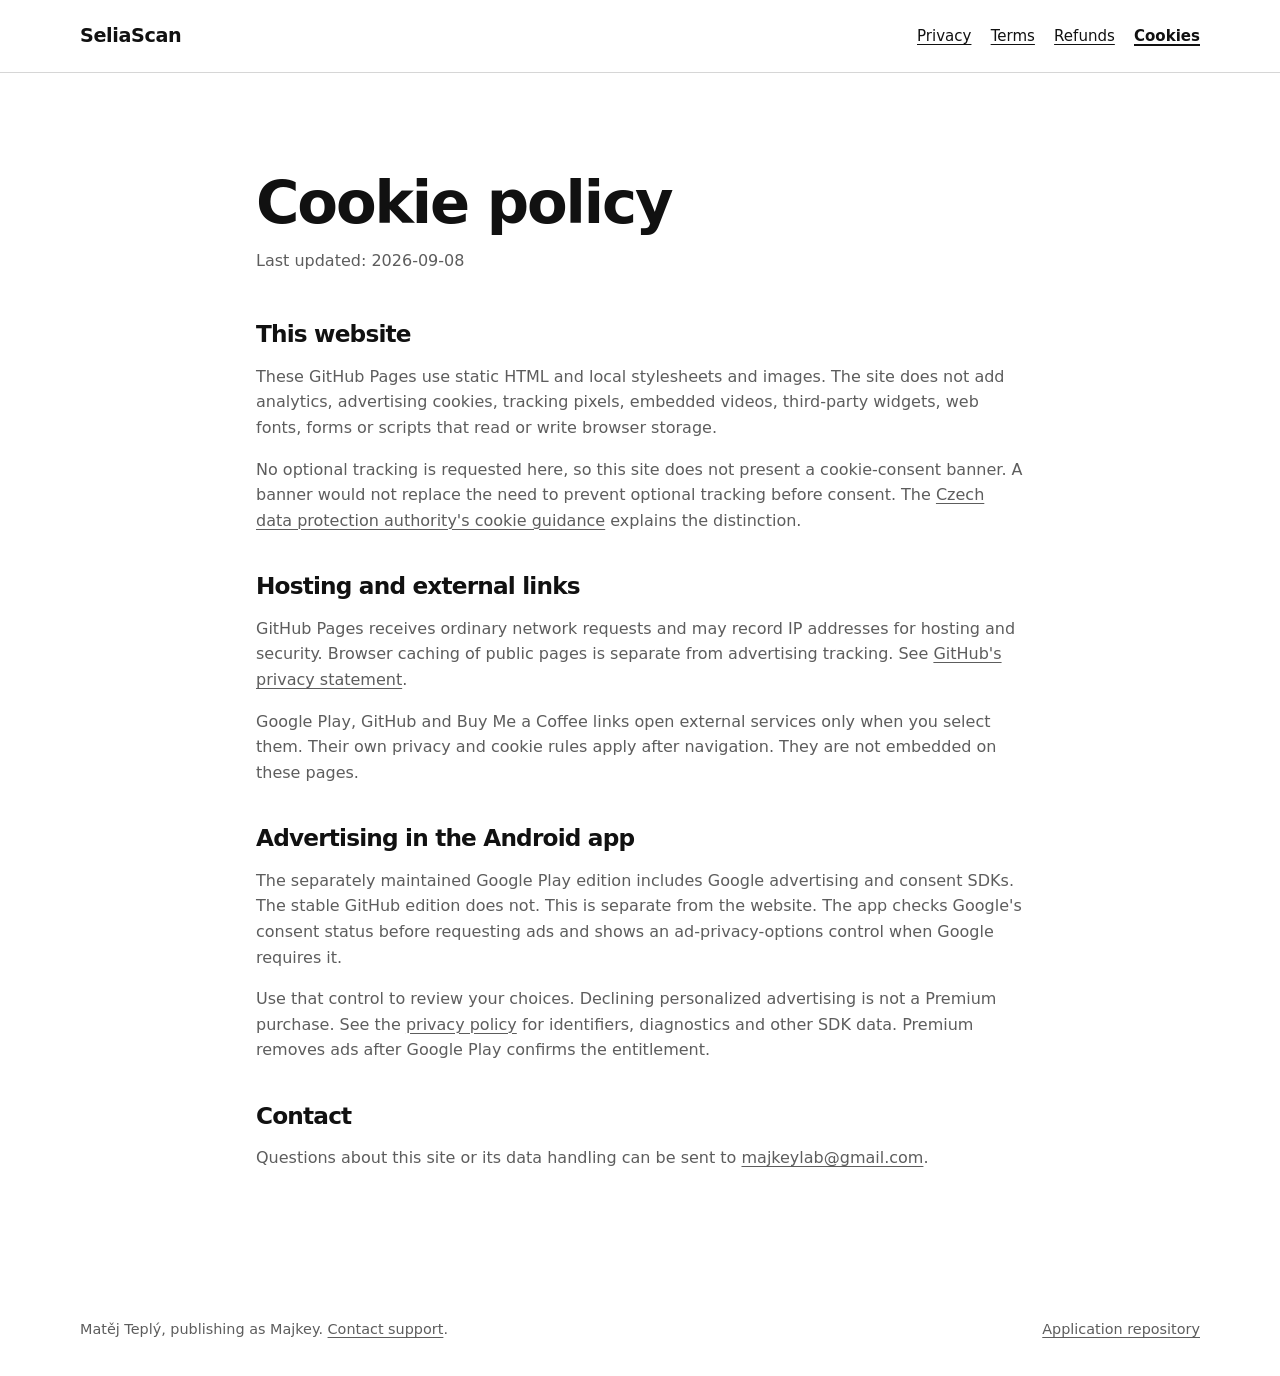
==== docs/cookies.html @ b7cc1048 "GregyScan 1.0.0" ====
<!doctype html>
<html lang="en">
<head>
  <meta charset="utf-8">
  <meta name="viewport" content="width=device-width, initial-scale=1">
  <meta name="description" content="Cookie policy for SeliaScan.">
  <title>Cookie policy | SeliaScan</title>
  <link rel="stylesheet" href="assets/site.css">
</head>
<body>
  <a class="skip-link" href="#main">Skip to content</a>
  <header class="site-header">
    <nav class="nav" aria-label="Primary navigation">
      <a class="brand" href="index.html">SeliaScan</a>
      <div class="nav-links">
        <a href="privacy.html">Privacy</a>
        <a href="terms.html">Terms</a>
        <a href="refunds.html">Refunds</a>
        <a href="cookies.html" aria-current="page">Cookies</a>
      </div>
    </nav>
  </header>
  <main id="main" class="policy" tabindex="-1">
    <h1>Cookie policy</h1>
    <p class="updated">Last updated: 2026-09-08</p>
    <h2>This website</h2>
    <p>These GitHub Pages use static HTML and local stylesheets and images. The site does not add analytics, advertising cookies, tracking pixels, embedded videos, third-party widgets, web fonts, forms or scripts that read or write browser storage.</p>
    <p>No optional tracking is requested here, so this site does not present a cookie-consent banner. A banner would not replace the need to prevent optional tracking before consent. The <a href="https://uoou.gov.cz/verejnost/qa-otazky-a-odpovedi/cookies">Czech data protection authority's cookie guidance</a> explains the distinction.</p>
    <h2>Hosting and external links</h2>
    <p>GitHub Pages receives ordinary network requests and may record IP addresses for hosting and security. Browser caching of public pages is separate from advertising tracking. See <a href="https://docs.github.com/en/site-policy/privacy-policies/github-general-privacy-statement">GitHub's privacy statement</a>.</p>
    <p>Google Play, GitHub and Buy Me a Coffee links open external services only when you select them. Their own privacy and cookie rules apply after navigation. They are not embedded on these pages.</p>
    <h2>Advertising in the Android app</h2>
    <p>The separately maintained Google Play edition includes Google advertising and consent SDKs. The stable GitHub edition does not. This is separate from the website. The app checks Google's consent status before requesting ads and shows an ad-privacy-options control when Google requires it.</p>
    <p>Use that control to review your choices. Declining personalized advertising is not a Premium purchase. See the <a href="privacy.html">privacy policy</a> for identifiers, diagnostics and other SDK data. Premium removes ads after Google Play confirms the entitlement.</p>
    <h2>Contact</h2>
    <p>Questions about this site or its data handling can be sent to <a href="mailto:majkeylab@gmail.com">majkeylab@gmail.com</a>.</p>
  </main>
  <footer class="site-footer">
    <div class="container footer-inner">
      <p>Matěj Teplý, publishing as Majkey. <a href="mailto:majkeylab@gmail.com">Contact support</a>.</p>
      <a href="https://github.com/Majkey25/ScanIt">Application repository</a>
    </div>
  </footer>
</body>
</html>
---- docs/assets/site.css ----
:root {
  color-scheme: light dark;
  --bg: #ffffff;
  --surface: #f5f5f5;
  --text: #111111;
  --muted: #5d5d5d;
  --line: #d6d6d6;
  --inverse: #ffffff;
  --inverse-bg: #111111;
  font-family: ui-sans-serif, system-ui, -apple-system, BlinkMacSystemFont, "Segoe UI", sans-serif;
  font-synthesis: none;
}

@media (prefers-color-scheme: dark) {
  :root {
    --bg: #0e0e0e;
    --surface: #181818;
    --text: #f4f4f4;
    --muted: #b5b5b5;
    --line: #3b3b3b;
    --inverse: #111111;
    --inverse-bg: #f4f4f4;
  }
}

* {
  box-sizing: border-box;
}

html {
  scroll-behavior: smooth;
}

body {
  margin: 0;
  background: var(--bg);
  color: var(--text);
  font-size: 1rem;
  line-height: 1.6;
}

a {
  color: inherit;
  text-decoration-thickness: 0.08em;
  text-underline-offset: 0.18em;
}

a:hover {
  text-decoration-thickness: 0.14em;
}

a:focus-visible,
summary:focus-visible {
  outline: 3px solid var(--text);
  outline-offset: 4px;
}

.skip-link {
  position: absolute;
  left: 1rem;
  top: -5rem;
  z-index: 10;
  padding: 0.7rem 1rem;
  background: var(--inverse-bg);
  color: var(--inverse);
}

.skip-link:focus {
  top: 1rem;
}

.site-header {
  border-bottom: 1px solid var(--line);
}

.nav,
.container {
  width: min(70rem, calc(100% - 2rem));
  margin-inline: auto;
}

.nav {
  min-height: 4.5rem;
  display: flex;
  align-items: center;
  justify-content: space-between;
  gap: 1.5rem;
}

.brand {
  font-size: 1.2rem;
  font-weight: 750;
  text-decoration: none;
  letter-spacing: -0.02em;
}

.nav-links {
  display: flex;
  flex-wrap: wrap;
  justify-content: flex-end;
  gap: 0.7rem 1.2rem;
  font-size: 0.94rem;
}

.nav-links a[aria-current="page"] {
  font-weight: 700;
  text-decoration-thickness: 0.14em;
}

.nav-links a,
.footer-links a {
  display: inline-flex;
  align-items: center;
  min-height: 44px;
}

main {
  min-height: 70vh;
}

.hero {
  padding-block: clamp(4.5rem, 10vw, 8rem);
  border-bottom: 1px solid var(--line);
}

.eyebrow {
  margin: 0 0 1rem;
  font-size: 0.84rem;
  font-weight: 750;
  letter-spacing: 0.12em;
  text-transform: uppercase;
}

h1,
h2,
h3 {
  line-height: 1.14;
  letter-spacing: -0.035em;
}

h1 {
  max-width: 12ch;
  margin: 0;
  font-size: clamp(3rem, 9vw, 6.8rem);
}

.hero-copy {
  max-width: 42rem;
  margin: 1.5rem 0 0;
  color: var(--muted);
  font-size: clamp(1.1rem, 2.1vw, 1.4rem);
}

.actions {
  display: flex;
  flex-wrap: wrap;
  gap: 0.8rem;
  margin-top: 2rem;
}

.button {
  display: inline-flex;
  min-height: 3rem;
  align-items: center;
  justify-content: center;
  padding: 0.7rem 1.15rem;
  border: 1px solid var(--text);
  border-radius: 999px;
  background: var(--inverse-bg);
  color: var(--inverse);
  font-weight: 700;
  text-decoration: none;
}

.button.secondary {
  background: transparent;
  color: var(--text);
}

.section {
  padding-block: clamp(3.5rem, 8vw, 6.5rem);
  border-bottom: 1px solid var(--line);
}

.section h2,
.policy h1 {
  max-width: 18ch;
  margin: 0 0 1.5rem;
  font-size: clamp(2rem, 5vw, 3.7rem);
}

.section-intro {
  max-width: 43rem;
  margin: -0.4rem 0 2rem;
  color: var(--muted);
  font-size: 1.08rem;
}

.grid {
  display: grid;
  grid-template-columns: repeat(3, minmax(0, 1fr));
  gap: 1rem;
}

.card {
  padding: 1.4rem;
  border: 1px solid var(--line);
  border-radius: 1rem;
  background: var(--surface);
}

.card h3 {
  margin: 0 0 0.55rem;
  font-size: 1.18rem;
}

.card p {
  margin: 0;
  color: var(--muted);
}

.steps {
  padding: 0;
  list-style: none;
  counter-reset: steps;
}

.steps li {
  counter-increment: steps;
  display: grid;
  grid-template-columns: 3rem 1fr;
  gap: 1rem;
  padding-block: 1.15rem;
  border-top: 1px solid var(--line);
}

.steps li::before {
  content: "0" counter(steps);
  color: var(--muted);
  font-variant-numeric: tabular-nums;
}

.steps strong {
  display: block;
  margin-bottom: 0.25rem;
}

.steps p {
  margin: 0;
  color: var(--muted);
}

details {
  border-top: 1px solid var(--line);
}

details:last-child {
  border-bottom: 1px solid var(--line);
}

summary {
  cursor: pointer;
  padding: 1.1rem 0;
  font-weight: 700;
}

details p {
  max-width: 48rem;
  margin: 0 0 1.3rem;
  color: var(--muted);
}

.support-row {
  display: grid;
  grid-template-columns: 1fr auto;
  gap: 2rem;
  align-items: end;
}

.tip {
  text-align: center;
  color: var(--muted);
  font-size: 0.85rem;
}

.tip img {
  display: block;
  width: 104px;
  height: 104px;
  margin: 0 auto 0.55rem;
  border-radius: 0.55rem;
}

.policy {
  overflow-wrap: anywhere;
  width: min(48rem, calc(100% - 2rem));
  margin-inline: auto;
  padding-block: clamp(3.5rem, 8vw, 6rem);
}

.policy .updated {
  margin: -0.8rem 0 3rem;
  color: var(--muted);
}

.policy h2 {
  margin: 2.5rem 0 0.65rem;
  font-size: 1.45rem;
}

.policy h3 {
  margin: 1.7rem 0 0.5rem;
  font-size: 1.08rem;
}

.policy p,
.policy li {
  color: var(--muted);
}

.policy strong {
  color: var(--text);
}

.notice {
  padding: 1rem 1.2rem;
  border-left: 4px solid var(--text);
  background: var(--surface);
}

.site-footer {
  padding-block: 2.2rem;
}

.footer-inner {
  display: flex;
  flex-wrap: wrap;
  justify-content: space-between;
  gap: 1rem;
  color: var(--muted);
  font-size: 0.9rem;
}

.footer-inner p {
  margin: 0;
}

.footer-links {
  display: flex;
  flex-wrap: wrap;
  gap: 1rem;
}

@media (max-width: 760px) {
  .nav {
    align-items: flex-start;
    flex-direction: column;
    padding-block: 1rem;
  }

  .nav-links {
    justify-content: flex-start;
  }

  .grid {
    grid-template-columns: 1fr;
  }

  .support-row {
    grid-template-columns: 1fr;
    align-items: start;
  }

  .tip {
    width: max-content;
    max-width: 100%;
    text-align: left;
  }

  .tip img {
    margin-left: 0;
  }
}

@media (prefers-reduced-motion: reduce) {
  html {
    scroll-behavior: auto;
  }
}
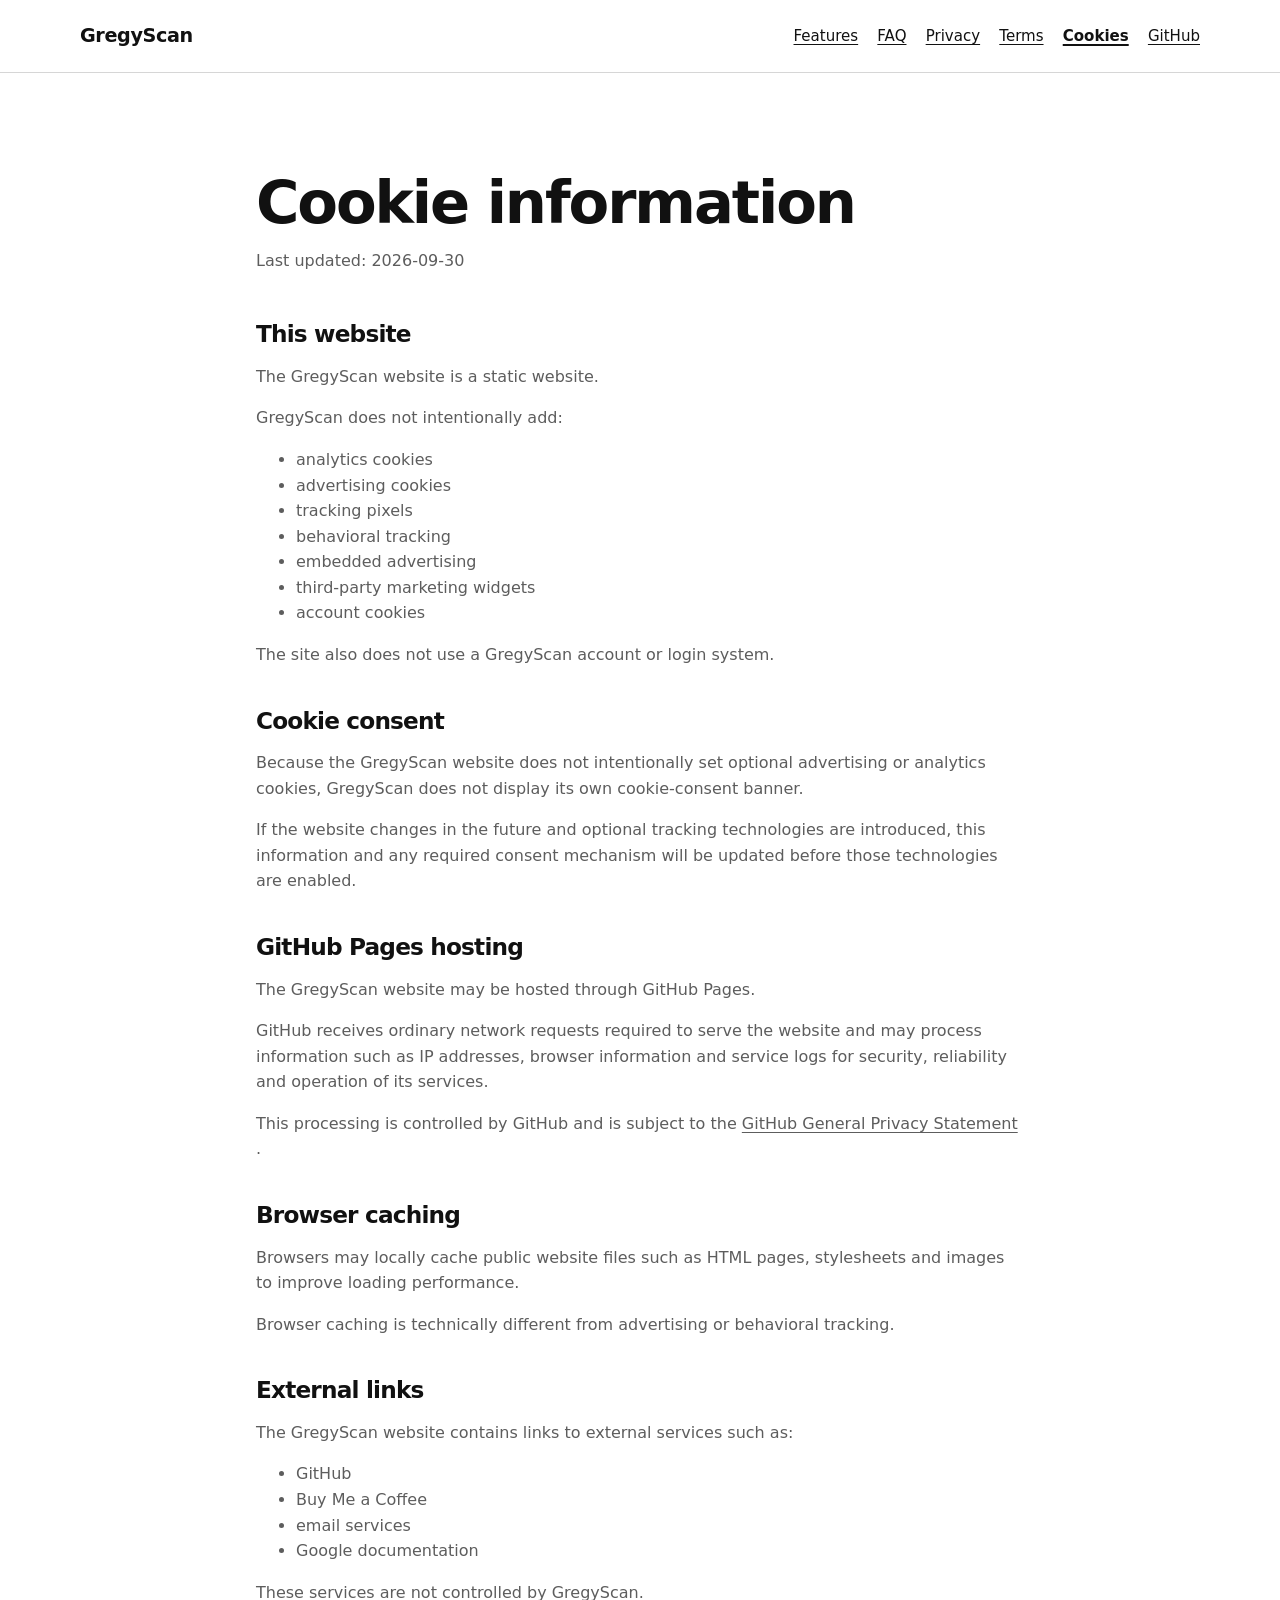
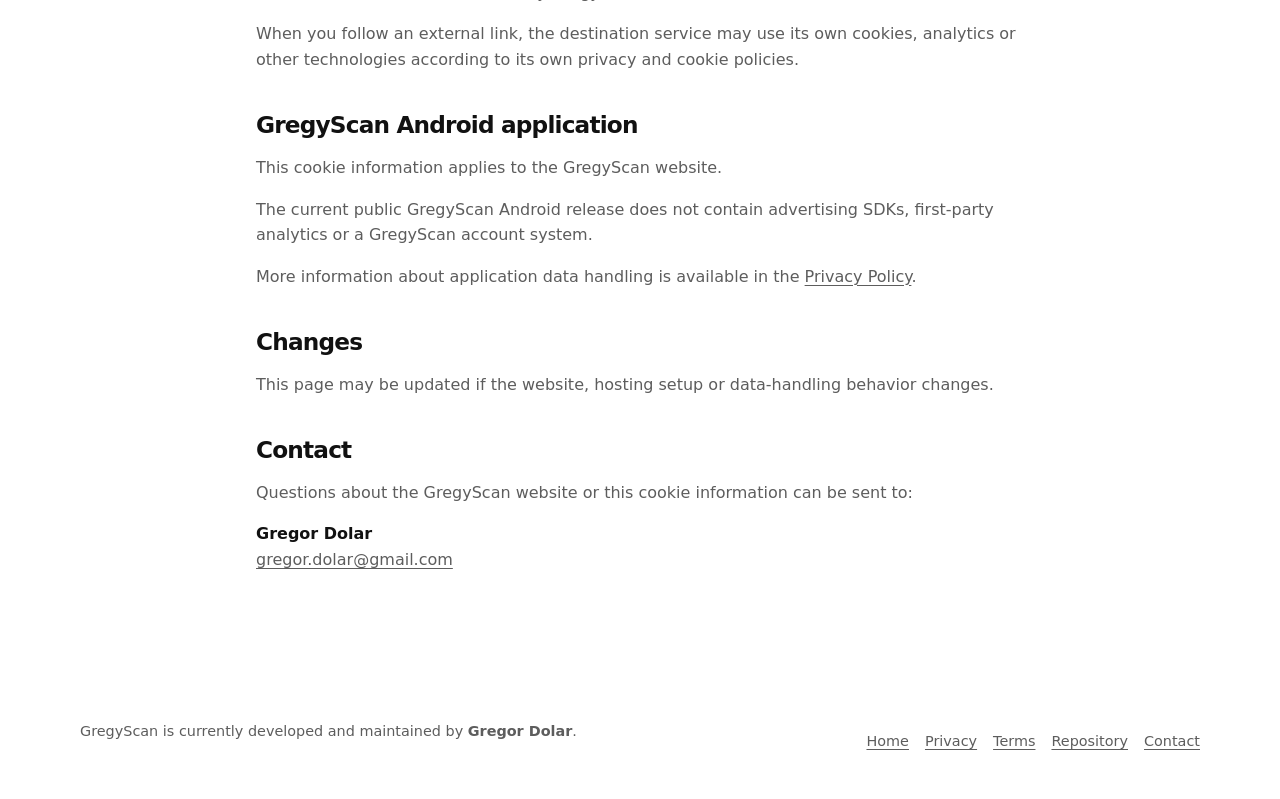
==== commit 0c32d21b: "Update cookies.html Update GregyScan cookie information" ====
--- a/docs/cookies.html
+++ b/docs/cookies.html
@@ -3,43 +3,184 @@
 <head>
   <meta charset="utf-8">
   <meta name="viewport" content="width=device-width, initial-scale=1">
-  <meta name="description" content="Cookie policy for SeliaScan.">
-  <title>Cookie policy | SeliaScan</title>
+  <meta name="description" content="Cookie information for the GregyScan website.">
+  <title>Cookie information — GregyScan</title>
   <link rel="stylesheet" href="assets/site.css">
 </head>
+
 <body>
   <a class="skip-link" href="#main">Skip to content</a>
+
   <header class="site-header">
     <nav class="nav" aria-label="Primary navigation">
-      <a class="brand" href="index.html">SeliaScan</a>
+      <a class="brand" href="index.html">GregyScan</a>
+
       <div class="nav-links">
+        <a href="index.html#features">Features</a>
+        <a href="index.html#faq">FAQ</a>
         <a href="privacy.html">Privacy</a>
         <a href="terms.html">Terms</a>
-        <a href="refunds.html">Refunds</a>
         <a href="cookies.html" aria-current="page">Cookies</a>
+        <a href="https://github.com/GregorDolar/GregyScan">GitHub</a>
       </div>
     </nav>
   </header>
+
   <main id="main" class="policy" tabindex="-1">
-    <h1>Cookie policy</h1>
-    <p class="updated">Last updated: 2026-09-08</p>
+
+    <h1>Cookie information</h1>
+
+    <p class="updated">Last updated: 2026-09-30</p>
+
     <h2>This website</h2>
-    <p>These GitHub Pages use static HTML and local stylesheets and images. The site does not add analytics, advertising cookies, tracking pixels, embedded videos, third-party widgets, web fonts, forms or scripts that read or write browser storage.</p>
-    <p>No optional tracking is requested here, so this site does not present a cookie-consent banner. A banner would not replace the need to prevent optional tracking before consent. The <a href="https://uoou.gov.cz/verejnost/qa-otazky-a-odpovedi/cookies">Czech data protection authority's cookie guidance</a> explains the distinction.</p>
-    <h2>Hosting and external links</h2>
-    <p>GitHub Pages receives ordinary network requests and may record IP addresses for hosting and security. Browser caching of public pages is separate from advertising tracking. See <a href="https://docs.github.com/en/site-policy/privacy-policies/github-general-privacy-statement">GitHub's privacy statement</a>.</p>
-    <p>Google Play, GitHub and Buy Me a Coffee links open external services only when you select them. Their own privacy and cookie rules apply after navigation. They are not embedded on these pages.</p>
-    <h2>Advertising in the Android app</h2>
-    <p>The separately maintained Google Play edition includes Google advertising and consent SDKs. The stable GitHub edition does not. This is separate from the website. The app checks Google's consent status before requesting ads and shows an ad-privacy-options control when Google requires it.</p>
-    <p>Use that control to review your choices. Declining personalized advertising is not a Premium purchase. See the <a href="privacy.html">privacy policy</a> for identifiers, diagnostics and other SDK data. Premium removes ads after Google Play confirms the entitlement.</p>
+
+    <p>
+      The GregyScan website is a static website.
+    </p>
+
+    <p>
+      GregyScan does not intentionally add:
+    </p>
+
+    <ul>
+      <li>analytics cookies</li>
+      <li>advertising cookies</li>
+      <li>tracking pixels</li>
+      <li>behavioral tracking</li>
+      <li>embedded advertising</li>
+      <li>third-party marketing widgets</li>
+      <li>account cookies</li>
+    </ul>
+
+    <p>
+      The site also does not use a GregyScan account or login system.
+    </p>
+
+    <h2>Cookie consent</h2>
+
+    <p>
+      Because the GregyScan website does not intentionally set optional
+      advertising or analytics cookies, GregyScan does not display its own
+      cookie-consent banner.
+    </p>
+
+    <p>
+      If the website changes in the future and optional tracking technologies
+      are introduced, this information and any required consent mechanism will
+      be updated before those technologies are enabled.
+    </p>
+
+    <h2>GitHub Pages hosting</h2>
+
+    <p>
+      The GregyScan website may be hosted through GitHub Pages.
+    </p>
+
+    <p>
+      GitHub receives ordinary network requests required to serve the website
+      and may process information such as IP addresses, browser information and
+      service logs for security, reliability and operation of its services.
+    </p>
+
+    <p>
+      This processing is controlled by GitHub and is subject to the
+      <a href="https://docs.github.com/en/site-policy/privacy-policies/github-general-privacy-statement">
+        GitHub General Privacy Statement
+      </a>.
+    </p>
+
+    <h2>Browser caching</h2>
+
+    <p>
+      Browsers may locally cache public website files such as HTML pages,
+      stylesheets and images to improve loading performance.
+    </p>
+
+    <p>
+      Browser caching is technically different from advertising or behavioral
+      tracking.
+    </p>
+
+    <h2>External links</h2>
+
+    <p>
+      The GregyScan website contains links to external services such as:
+    </p>
+
+    <ul>
+      <li>GitHub</li>
+      <li>Buy Me a Coffee</li>
+      <li>email services</li>
+      <li>Google documentation</li>
+    </ul>
+
+    <p>
+      These services are not controlled by GregyScan.
+    </p>
+
+    <p>
+      When you follow an external link, the destination service may use its own
+      cookies, analytics or other technologies according to its own privacy and
+      cookie policies.
+    </p>
+
+    <h2>GregyScan Android application</h2>
+
+    <p>
+      This cookie information applies to the GregyScan website.
+    </p>
+
+    <p>
+      The current public GregyScan Android release does not contain advertising
+      SDKs, first-party analytics or a GregyScan account system.
+    </p>
+
+    <p>
+      More information about application data handling is available in the
+      <a href="privacy.html">Privacy Policy</a>.
+    </p>
+
+    <h2>Changes</h2>
+
+    <p>
+      This page may be updated if the website, hosting setup or data-handling
+      behavior changes.
+    </p>
+
     <h2>Contact</h2>
-    <p>Questions about this site or its data handling can be sent to <a href="mailto:majkeylab@gmail.com">majkeylab@gmail.com</a>.</p>
+
+    <p>
+      Questions about the GregyScan website or this cookie information can be
+      sent to:
+    </p>
+
+    <p>
+      <strong>Gregor Dolar</strong><br>
+      <a href="mailto:gregor.dolar@gmail.com">
+        gregor.dolar@gmail.com
+      </a>
+    </p>
+
   </main>
+
   <footer class="site-footer">
     <div class="container footer-inner">
-      <p>Matěj Teplý, publishing as Majkey. <a href="mailto:majkeylab@gmail.com">Contact support</a>.</p>
-      <a href="https://github.com/Majkey25/ScanIt">Application repository</a>
+
+      <p>
+        GregyScan is currently developed and maintained by
+        <strong>Gregor Dolar</strong>.
+      </p>
+
+      <div class="footer-links">
+        <a href="index.html">Home</a>
+        <a href="privacy.html">Privacy</a>
+        <a href="terms.html">Terms</a>
+        <a href="https://github.com/GregorDolar/GregyScan">Repository</a>
+        <a href="mailto:gregor.dolar@gmail.com">Contact</a>
+      </div>
+
     </div>
   </footer>
+
 </body>
 </html>
